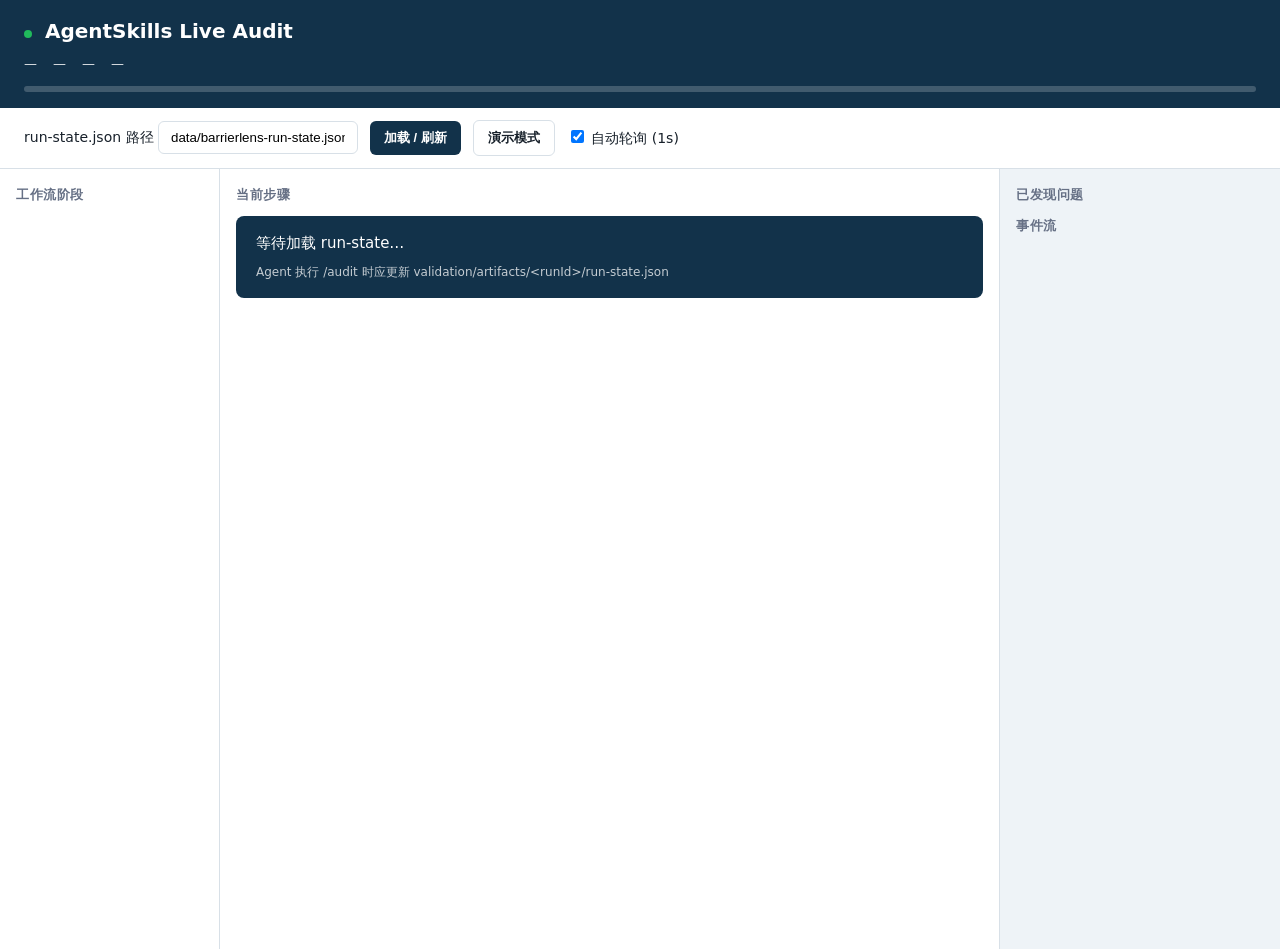
==== index.html @ ce2ed4c5 "Fix workbench 404 for nested workspace URLs via custom static server. serve-workbench.py strips /age" ====
<!DOCTYPE html>
<html lang="zh-CN">
<head>
  <meta charset="UTF-8" />
  <meta http-equiv="refresh" content="0; url=workbench/live/?barrierlens=1" />
  <title>AgentSkills Audit Workbench</title>
  <style>
    body { font-family: system-ui, sans-serif; max-width: 640px; margin: 48px auto; padding: 0 20px; color: #17202a; line-height: 1.6; }
    a { color: #12324a; }
    code { background: #eef3f7; padding: 2px 6px; border-radius: 4px; }
  </style>
</head>
<body>
  <h1>AgentSkills Audit Workbench</h1>
  <p>正在跳转到 Live 看板… 若未跳转，请点：</p>
  <ul>
    <li><a href="workbench/live/?barrierlens=1">BarrierLens 实时看板</a></li>
    <li><a href="workbench/live/?demo=1">演示模式</a></li>
    <li><a href="reports/barrierlens-audit.html">BarrierLens 验收报告</a></li>
  </ul>
  <p>启动服务：<code>./scripts/serve-workbench.sh</code></p>
</body>
</html>
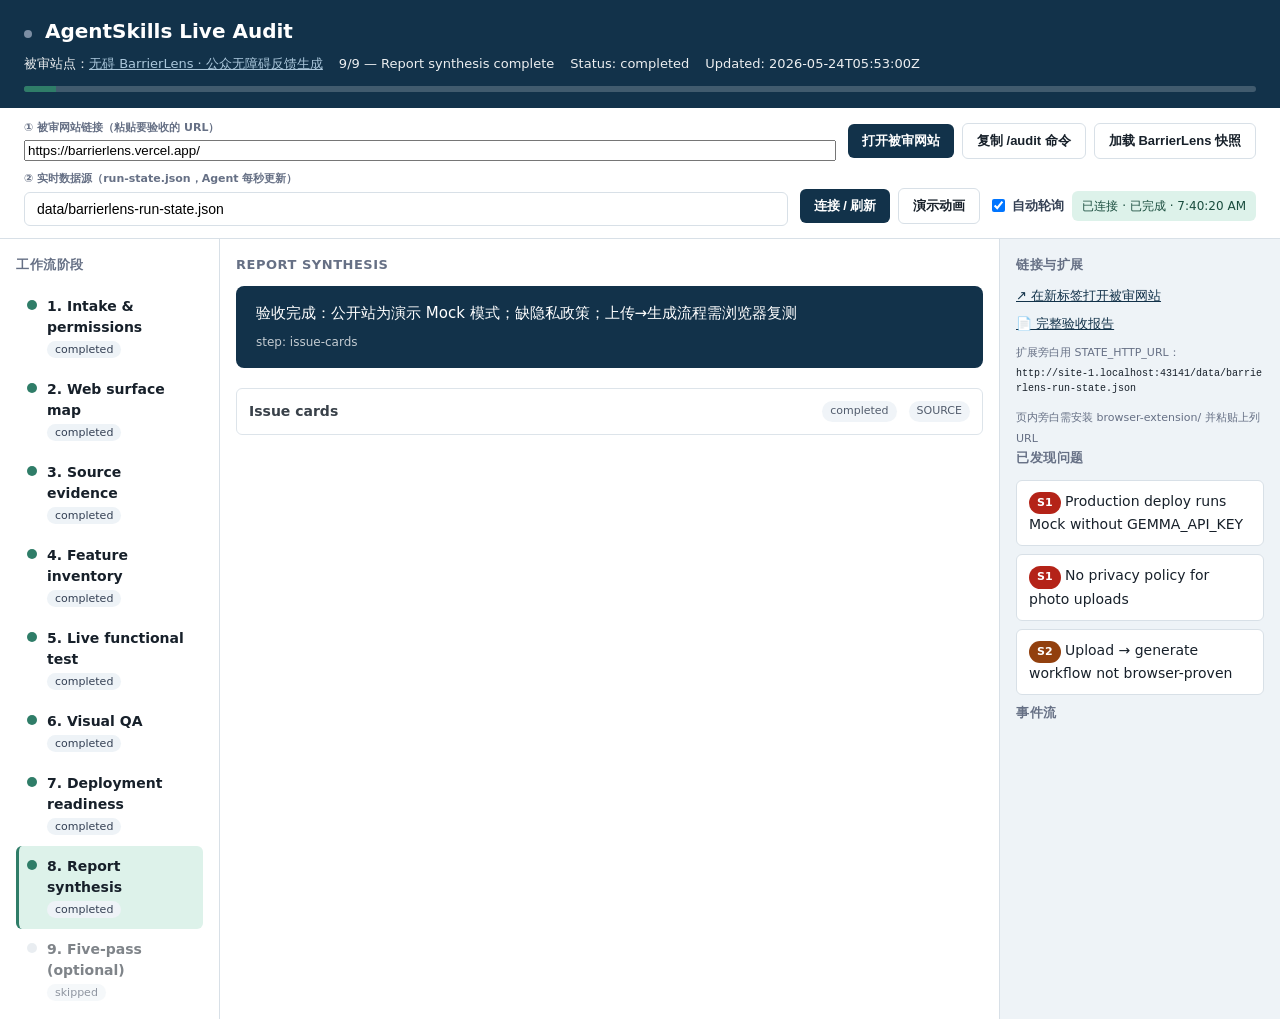
==== commit a3b97fc5: "Add target URL input and connection status to live workbench UI. Users can paste the site link, open" ====
--- a/index.html
+++ b/index.html
@@ -15,6 +15,7 @@
   <p>正在跳转到 Live 看板… 若未跳转，请点：</p>
   <ul>
     <li><a href="workbench/live/?barrierlens=1">BarrierLens 实时看板</a></li>
+    <li><a href="workbench/live/?url=https://barrierlens.vercel.app/">粘贴链接模式（BarrierLens）</a></li>
     <li><a href="workbench/live/?demo=1">演示模式</a></li>
     <li><a href="reports/barrierlens-audit.html">BarrierLens 验收报告</a></li>
   </ul>
